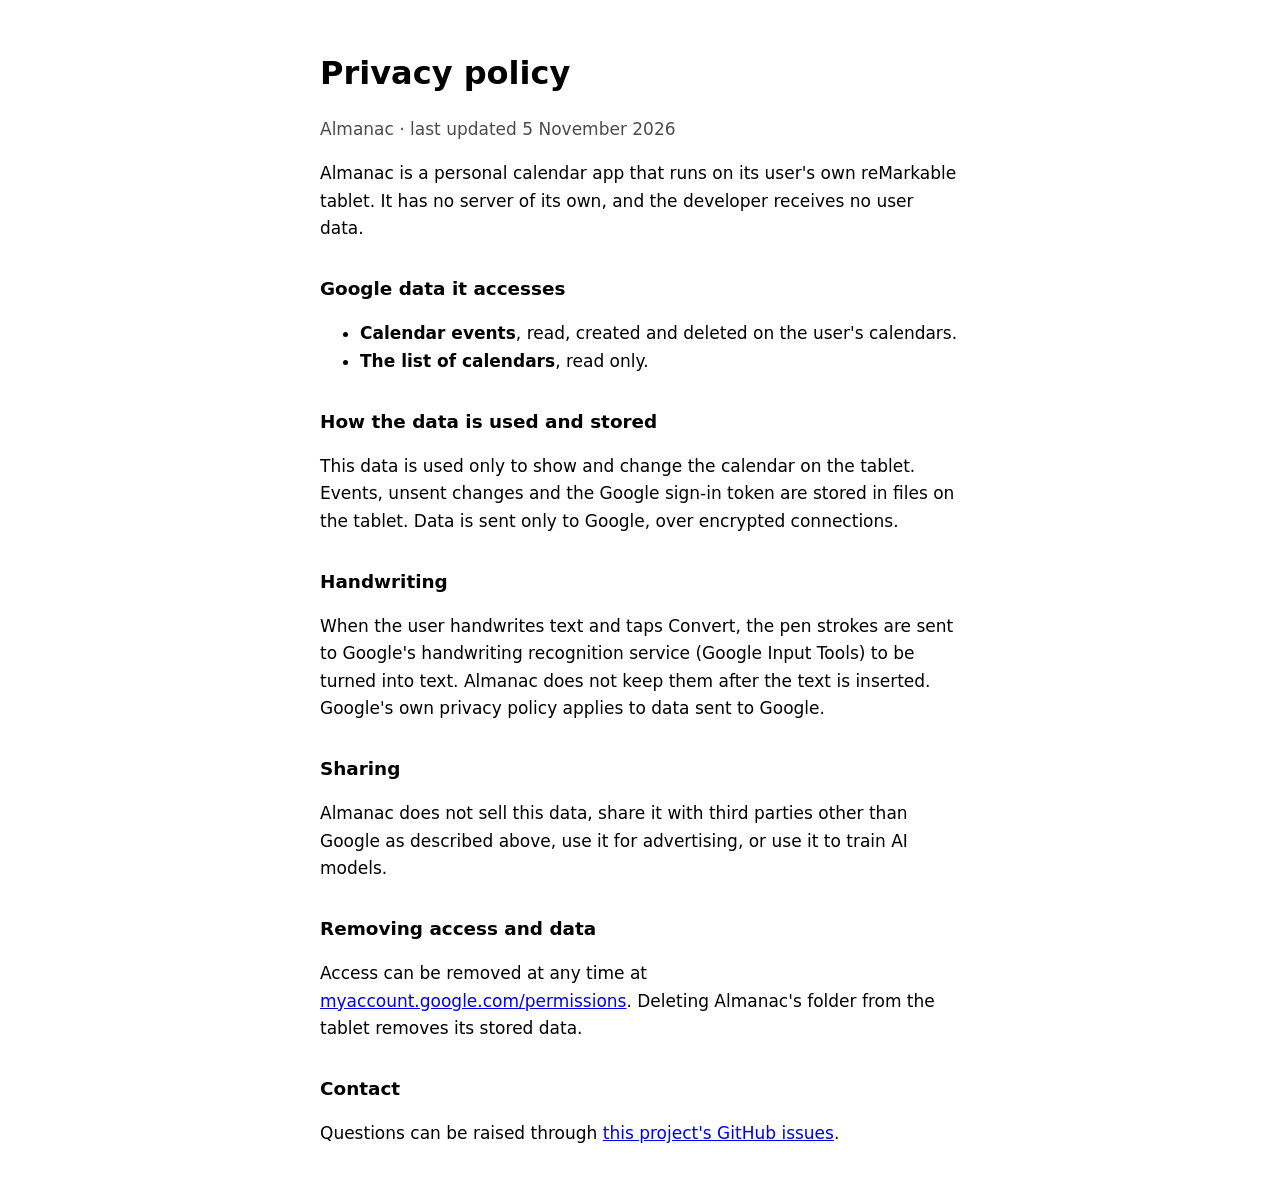
==== privacy.html @ dff0be9b "Add Almanac homepage and privacy policy Co-Authored-By: Claude Opus 5.5 <noreply@anthropic.com> Clau" ====
<!doctype html>
<html lang="en">
<head>
<meta charset="utf-8">
<meta name="viewport" content="width=device-width, initial-scale=1">
<title>Almanac Privacy Policy</title>
<link rel="stylesheet" href="style.css">
</head>
<body>
<h1>Privacy policy</h1>
<p class="meta">Almanac &middot; last updated 5 November 2026</p>
<p>Almanac is a personal calendar app that runs on its user's own reMarkable tablet. It has no
server of its own, and the developer receives no user data.</p>
<h2>Google data it accesses</h2>
<ul>
<li><strong>Calendar events</strong>, read, created and deleted on the user's calendars.</li>
<li><strong>The list of calendars</strong>, read only.</li>
</ul>
<h2>How the data is used and stored</h2>
<p>This data is used only to show and change the calendar on the tablet. Events, unsent changes
and the Google sign-in token are stored in files on the tablet. Data is sent only to Google,
over encrypted connections.</p>
<h2>Handwriting</h2>
<p>When the user handwrites text and taps Convert, the pen strokes are sent to Google's
handwriting recognition service (Google Input Tools) to be turned into text. Almanac does not
keep them after the text is inserted. Google's own privacy policy applies to data sent to
Google.</p>
<h2>Sharing</h2>
<p>Almanac does not sell this data, share it with third parties other than Google as described
above, use it for advertising, or use it to train AI models.</p>
<h2>Removing access and data</h2>
<p>Access can be removed at any time at
<a href="https://myaccount.google.com/permissions">myaccount.google.com/permissions</a>.
Deleting Almanac's folder from the tablet removes its stored data.</p>
<h2>Contact</h2>
<p>Questions can be raised through
<a href="https://github.com/noah-ziethen/almanac-site/issues">this project's GitHub issues</a>.</p>
</body>
</html>
---- style.css ----
:root { color-scheme: light dark; }
body { font: 17px/1.6 system-ui, sans-serif; max-width: 40rem; margin: 3rem auto; padding: 0 1rem; }
h1 { font-size: 2rem; margin-bottom: .25rem; }
h2 { font-size: 1.15rem; margin-top: 2rem; }
.meta { opacity: .7; }
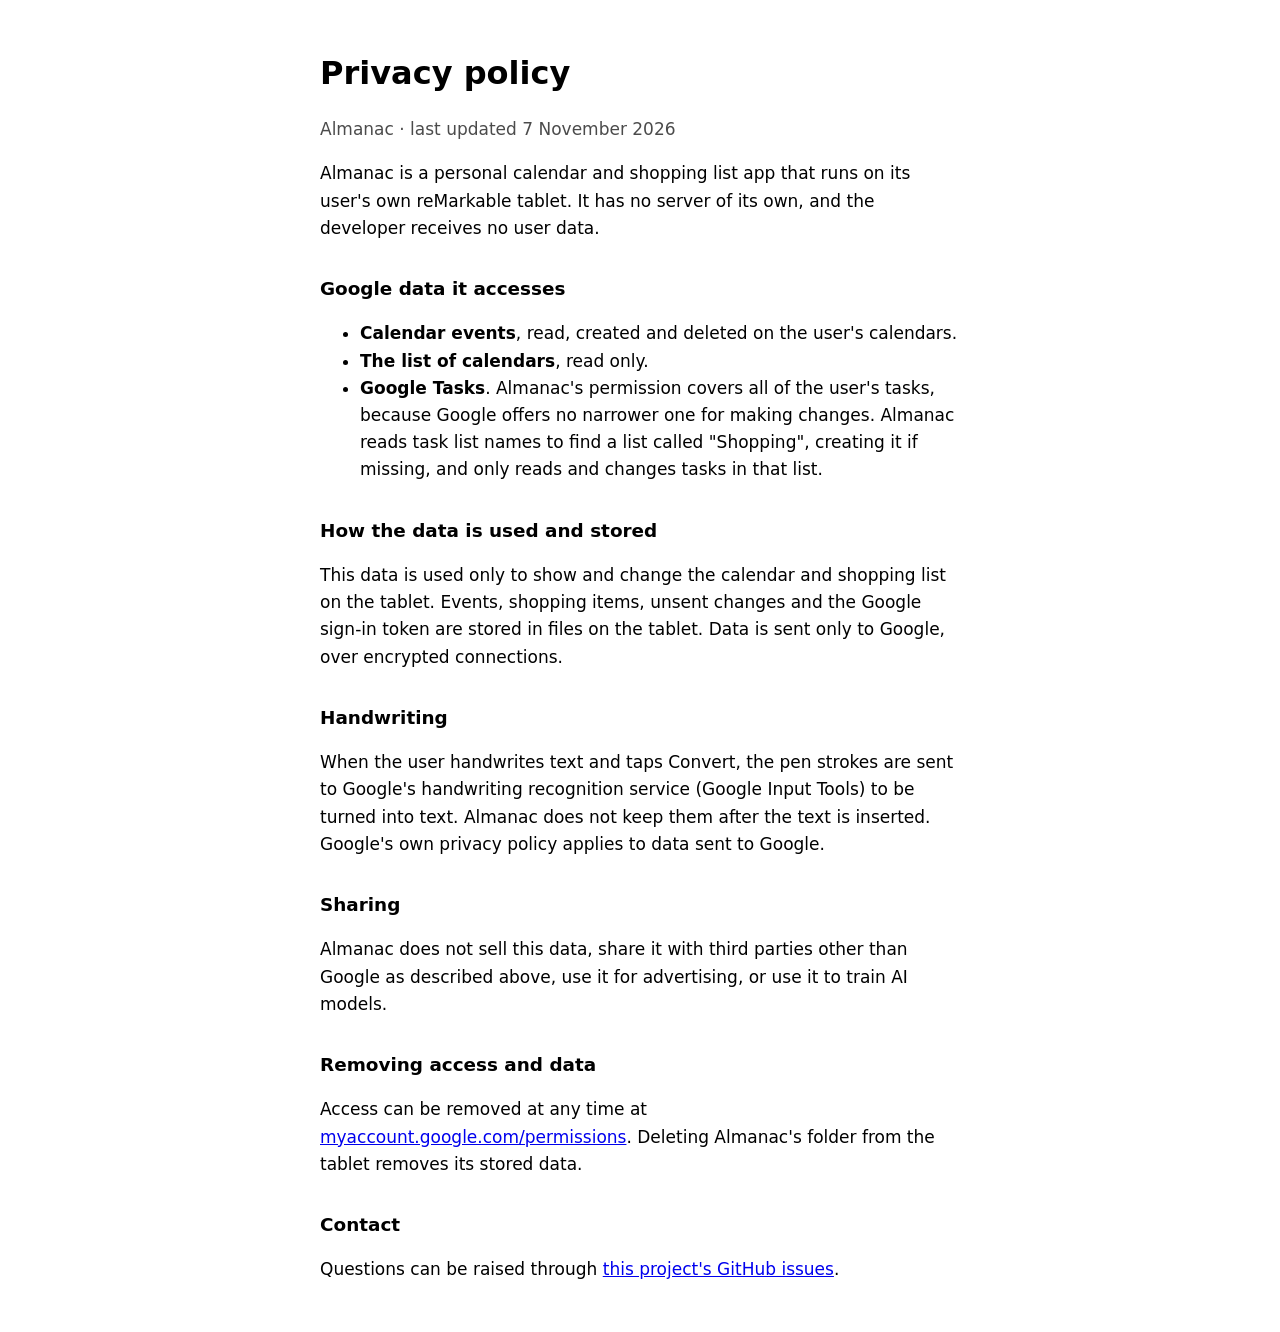
==== commit b5ff2cab: "Mention the shopping list and Google Tasks access Co-Authored-By: Claude Opus 5.5 <noreply@anthropic" ====
--- a/privacy.html
+++ b/privacy.html
@@ -8,17 +8,20 @@
 </head>
 <body>
 <h1>Privacy policy</h1>
-<p class="meta">Almanac &middot; last updated 5 November 2026</p>
-<p>Almanac is a personal calendar app that runs on its user's own reMarkable tablet. It has no
+<p class="meta">Almanac &middot; last updated 7 November 2026</p>
+<p>Almanac is a personal calendar and shopping list app that runs on its user's own reMarkable tablet. It has no
 server of its own, and the developer receives no user data.</p>
 <h2>Google data it accesses</h2>
 <ul>
 <li><strong>Calendar events</strong>, read, created and deleted on the user's calendars.</li>
 <li><strong>The list of calendars</strong>, read only.</li>
+<li><strong>Google Tasks</strong>. Almanac's permission covers all of the user's tasks, because
+Google offers no narrower one for making changes. Almanac reads task list names to find a list
+called "Shopping", creating it if missing, and only reads and changes tasks in that list.</li>
 </ul>
 <h2>How the data is used and stored</h2>
-<p>This data is used only to show and change the calendar on the tablet. Events, unsent changes
-and the Google sign-in token are stored in files on the tablet. Data is sent only to Google,
+<p>This data is used only to show and change the calendar and shopping list on the tablet.
+Events, shopping items, unsent changes and the Google sign-in token are stored in files on the tablet. Data is sent only to Google,
 over encrypted connections.</p>
 <h2>Handwriting</h2>
 <p>When the user handwrites text and taps Convert, the pen strokes are sent to Google's
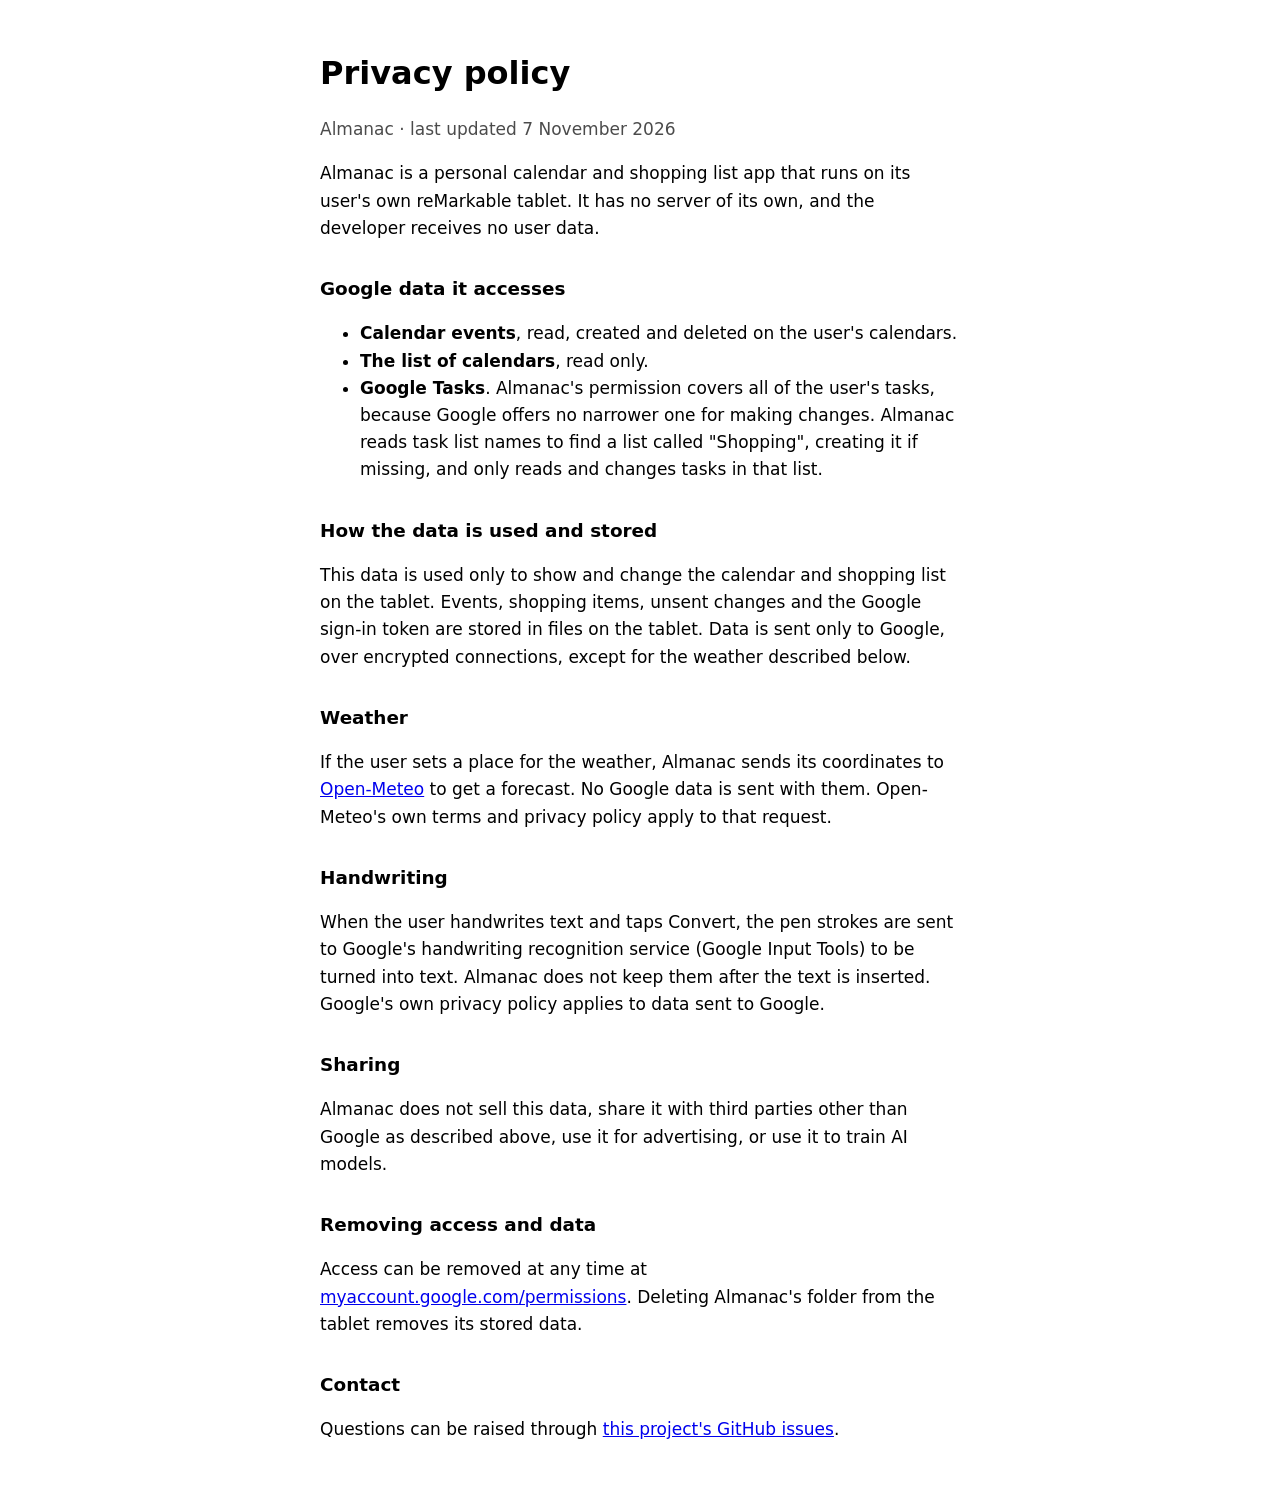
==== commit 62019638: "Mention the weather request to Open-Meteo in the privacy policy Co-Authored-By: Claude Opus 5.5 <nor" ====
--- a/privacy.html
+++ b/privacy.html
@@ -22,7 +22,11 @@
 <h2>How the data is used and stored</h2>
 <p>This data is used only to show and change the calendar and shopping list on the tablet.
 Events, shopping items, unsent changes and the Google sign-in token are stored in files on the tablet. Data is sent only to Google,
-over encrypted connections.</p>
+over encrypted connections, except for the weather described below.</p>
+<h2>Weather</h2>
+<p>If the user sets a place for the weather, Almanac sends its coordinates to
+<a href="https://open-meteo.com">Open-Meteo</a> to get a forecast. No Google data is sent with
+them. Open-Meteo's own terms and privacy policy apply to that request.</p>
 <h2>Handwriting</h2>
 <p>When the user handwrites text and taps Convert, the pen strokes are sent to Google's
 handwriting recognition service (Google Input Tools) to be turned into text. Almanac does not
